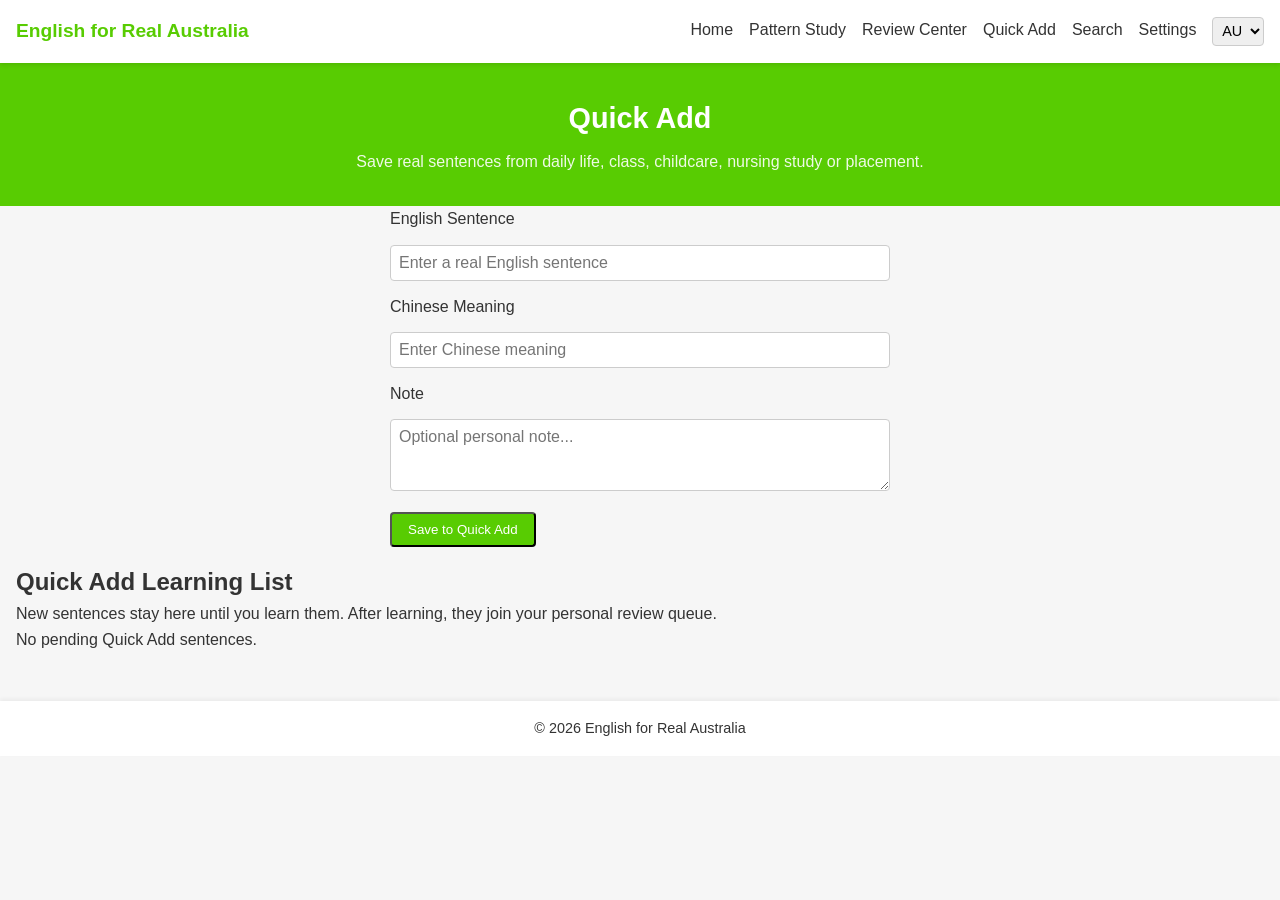
==== quickadd.html @ a0ddbe2d "10July" ====
<!DOCTYPE html>
<html lang="en"><head><meta charset="UTF-8"><meta name="viewport" content="width=device-width, initial-scale=1.0"><title>Quick Add | English for Real Australia</title><link rel="stylesheet" href="style.css"><link rel="manifest" href="manifest.json"><meta name="theme-color" content="#2272C9"><meta name="apple-mobile-web-app-capable" content="yes"><link rel="apple-touch-icon" href="icons/icon-192.png"></head>
<body data-page="quickadd"><header><nav class="navbar"><div class="brand">English for Real Australia</div><button class="menu-toggle" aria-label="Toggle navigation"><span class="bar"></span><span class="bar"></span><span class="bar"></span></button><ul class="nav-links">
<li><a href="index.html">Home</a></li>
<li><a href="patterns.html">Pattern Study</a></li>
<li><a href="review.html">Review Center</a></li>
<li><a href="quickadd.html" class="active">Quick Add</a></li>
<li><a href="search.html">Search</a></li>
<li><a href="settings.html">Settings</a></li>
<li class="voice-select-item"><select id="voice-select" title="Select accent"><option value="au">AU</option><option value="uk">UK</option><option value="us">US</option></select></li>
</ul></nav></header>
<main><section class="section-header"><h1>Quick Add</h1><p>Save real sentences from daily life, class, childcare, nursing study or placement.</p></section>
<section class="quick-add-section">
<form id="quick-add-form" class="add-form">
<label for="qa-english">English Sentence</label><input type="text" id="qa-english" required placeholder="Enter a real English sentence">
<label for="qa-chinese">Chinese Meaning</label><input type="text" id="qa-chinese" required placeholder="Enter Chinese meaning">
<label for="qa-note">Note</label><textarea id="qa-note" rows="3" placeholder="Optional personal note..."></textarea>
<button type="submit" class="btn">Save to Quick Add</button>
</form></section>
<section class="quick-add-learning-list" style="padding:1rem;">
  <h2>Quick Add Learning List</h2>
  <p>New sentences stay here until you learn them. After learning, they join your personal review queue.</p>
  <div id="quick-add-list"></div>
  <button id="quick-add-start-btn" class="btn" style="margin-top:1rem;">Start Learning</button>
</section>
<section id="quick-add-study-container" style="display:none; padding:1rem;"></section>
</main><footer><p>&copy; 2026 English for Real Australia</p></footer><script src="data.js"></script><script src="script.js"></script></body></html>
---- style.css ----
/*
 * 样式文件：定义全站样式和响应式布局。
 * 颜色、字体等通过 CSS 变量控制，方便后续修改。
 */

:root {
  /* 主要颜色（参考 Duolingo 的绿色） */
  --primary-color: #58cc02;
  /* 次要颜色，用于按钮和强调 */
  --secondary-color: #0077b6;
  /* 基本文本颜色 */
  --text-color: #333;
  /* 背景颜色 */
  --background-color: #f6f6f6;
}

/* 全局重置 */
* {
  box-sizing: border-box;
  margin: 0;
  padding: 0;
  font-family: 'Poppins', 'Noto Sans SC', sans-serif;
}

body {
  background-color: var(--background-color);
  color: var(--text-color);
  line-height: 1.6;
}

/* 导航栏样式 */
.navbar {
  display: flex;
  align-items: center;
  justify-content: space-between;
  padding: 1rem;
  background: #fff;
  box-shadow: 0 2px 4px rgba(0, 0, 0, 0.1);
  position: sticky;
  top: 0;
  z-index: 1000;
}

.navbar .brand {
  font-weight: 600;
  color: var(--primary-color);
  font-size: 1.2rem;
}

.nav-links {
  list-style: none;
  display: flex;
  gap: 1rem;
}

.nav-links a {
  text-decoration: none;
  color: var(--text-color);
  font-weight: 500;
  transition: color 0.2s;
}

.nav-links a:hover {
  color: var(--primary-color);
}

/* 移动端菜单按钮 */
.menu-toggle {
  display: none;
  flex-direction: column;
  width: 30px;
  height: 21px;
  justify-content: space-between;
  background: none;
  border: none;
  cursor: pointer;
}

.menu-toggle .bar {
  width: 100%;
  height: 3px;
  background: var(--text-color);
  border-radius: 3px;
}

/* 首屏欢迎区 */
.hero {
  display: flex;
  align-items: center;
  justify-content: space-between;
  flex-wrap: wrap;
  padding: 2rem 1rem;
}

.hero-text {
  max-width: 500px;
}

.hero h1 {
  font-size: 2rem;
  margin-bottom: 1rem;
  color: var(--primary-color);
}

.hero p {
  font-size: 1rem;
  margin-bottom: 1.5rem;
}

.hero img {
  width: 320px;
  max-width: 100%;
  border-radius: 20px;
  box-shadow: 0 4px 8px rgba(0, 0, 0, 0.1);
  margin-top: 1rem;
}

/* 功能卡片区 */
.features {
  padding: 2rem 1rem;
}

.features h2 {
  text-align: center;
  margin-bottom: 2rem;
  font-size: 1.5rem;
  color: var(--primary-color);
}

.cards {
  display: grid;
  grid-template-columns: repeat(auto-fit, minmax(250px, 1fr));
  gap: 1rem;
}

.card {
  background: #fff;
  border-radius: 12px;
  padding: 1.5rem;
  text-align: center;
  box-shadow: 0 2px 4px rgba(0, 0, 0, 0.05);
  display: flex;
  flex-direction: column;
  align-items: center;
  justify-content: space-between;
}

.icon {
  font-size: 3rem;
  margin-bottom: 1rem;
}

.card h3 {
  font-size: 1.2rem;
  margin-bottom: 0.5rem;
  color: var(--primary-color);
}

.card p {
  font-size: 0.9rem;
  margin-bottom: 1rem;
}

.btn {
  display: inline-block;
  padding: 0.5rem 1rem;
  background: var(--primary-color);
  color: #fff;
  border-radius: 4px;
  text-decoration: none;
  font-weight: 500;
  transition: background 0.3s;
}

.btn:hover {
  background: #4fa203;
}

/* 页脚 */
footer {
  text-align: center;
  padding: 1rem;
  background: #fff;
  margin-top: 2rem;
  box-shadow: 0 -2px 4px rgba(0, 0, 0, 0.05);
  font-size: 0.9rem;
}

/* Install App button styles */
.install-app-container {
  display: flex;
  justify-content: center;
  margin: 1rem 0;
}

.install-btn {
  padding: 0.6rem 1.2rem;
  background: var(--secondary-color);
  color: #fff;
  border: none;
  border-radius: 4px;
  font-weight: 600;
  cursor: pointer;
  transition: background 0.3s;
}

.install-btn:hover {
  background: #005a8e;
}
/* 分割各个内页用的标题区域 */
.section-header {
  padding: 2rem 1rem;
  text-align: center;
  background: var(--primary-color);
  color: #fff;
}

.section-header h1 {
  font-size: 1.8rem;
  margin-bottom: 0.5rem;
}

.section-header p {
  font-size: 1rem;
  opacity: 0.9;
}

/* 短语列表页面 */
.phrases {
  padding: 2rem 1rem;
  max-width: 800px;
  margin: auto;
  display: flex;
  flex-direction: column;
  gap: 1.5rem;
}

.phrase-card {
  background: #fff;
  border-radius: 12px;
  padding: 1.5rem;
  box-shadow: 0 2px 4px rgba(0, 0, 0, 0.05);
}

.phrase-card p.english {
  font-size: 1.3rem;
  font-weight: 600;
  color: var(--primary-color);
  margin-bottom: 0.5rem;
}

.phrase-card p.description {
  font-size: 0.9rem;
  margin-bottom: 0.5rem;
}

.phrase-card button.toggle-btn {
  padding: 0.4rem 0.8rem;
  background: var(--secondary-color);
  color: #fff;
  border: none;
  border-radius: 4px;
  cursor: pointer;
  font-size: 0.9rem;
  transition: background 0.3s;
}

.phrase-card button.toggle-btn:hover {
  background: #005b8a;
}

.phrase-card p.translation {
  margin-top: 0.5rem;
  font-size: 0.9rem;
  color: var(--text-color);
}

/* 响应式：移动端导航菜单显示切换 */
@media (max-width: 768px) {
  .nav-links {
    position: absolute;
    top: 60px;
    left: 0;
    width: 100%;
    flex-direction: column;
    background: #fff;
    display: none;
    box-shadow: 0 2px 5px rgba(0, 0, 0, 0.1);
  }

  .nav-links li {
    text-align: center;
    padding: 1rem 0;
    border-bottom: 1px solid #f0f0f0;
  }

  .nav-links li:last-child {
    border-bottom: none;
  }

  .menu-toggle {
    display: flex;
  }

  /* 当 nav-links 拥有 .show-menu 类时，显示菜单 */
  .nav-links.show-menu {
    display: flex;
  }
  /* 调整 hero 区在移动设备上的布局 */
  .hero {
    flex-direction: column;
    align-items: flex-start;
  }
  .hero img {
    margin-top: 1.5rem;
  }
}

/* 内容容器通用样式：用于动态生成的学习卡片 */
.content-container {
  max-width: 800px;
  margin: auto;
  display: flex;
  flex-direction: column;
  gap: 1.5rem;
  padding: 1rem;
}

/* 每日学习模块样式 */
.daily-section .daily-item {
  background: #fff;
  border-radius: 12px;
  padding: 1.5rem;
  box-shadow: 0 2px 4px rgba(0, 0, 0, 0.05);
  margin-bottom: 1rem;
}

.daily-section .daily-item h3 {
  font-size: 1.3rem;
  font-weight: 600;
  color: var(--primary-color);
  margin-bottom: 0.5rem;
}

/* 卡片操作按钮区域 */
.card-actions {
  margin-top: 0.5rem;
  display: flex;
  flex-wrap: wrap;
  gap: 0.4rem;
}

.card-actions button {
  padding: 0.3rem 0.6rem;
  background: var(--secondary-color);
  color: #fff;
  border: none;
  border-radius: 4px;
  font-size: 0.8rem;
  cursor: pointer;
  transition: background 0.3s;
}

.card-actions button:hover {
  background: #005b8a;
}

/* 收藏激活状态 */
.card-actions button.favorite.active {
  background: #ffb703;
}

/* Difficult active state */
.card-actions button.difficult-btn.active {
  background: #e07a5f;
}

/* 已掌握按钮或状态样式 */
.card-actions button.master {
  background: #777;
}

/* Quick Add form styling: vertical layout for mobile */
.add-form {
  display: flex;
  flex-direction: column;
  gap: 0.8rem;
  max-width: 500px;
  margin: 0 auto;
}

.add-form label {
  font-weight: 500;
}

.add-form input,
.add-form textarea,
.add-form select {
  width: 100%;
  padding: 0.5rem;
  border: 1px solid #ccc;
  border-radius: 4px;
  font-size: 1rem;
}

.add-form .btn {
  margin-top: 0.5rem;
  align-self: flex-start;
}

/* 语音播放按钮样式 */
.phrase-card .listen-btn {
  background: var(--secondary-color);
  color: #fff;
  border: none;
  border-radius: 50%;
  width: 40px;
  height: 40px;
  font-size: 1.2rem;
  display: inline-flex;
  align-items: center;
  justify-content: center;
  margin-bottom: 0.5rem;
  cursor: pointer;
  transition: background 0.3s;
}

.phrase-card .listen-btn:hover {
  background: #005b8a;
}

/* Streak milestone icons */
.streak-icons {
  display: flex;
  justify-content: center;
  flex-wrap: wrap;
  gap: 0.5rem;
  margin-top: 0.5rem;
}

.streak-icon {
  padding: 0.3rem 0.6rem;
  border-radius: 4px;
  background: #eee;
  color: #555;
  font-size: 0.85rem;
  white-space: nowrap;
}

.streak-icon.active {
  background: var(--primary-color);
  color: #fff;
}

/* 用法、示例及翻译样式 */
.phrase-card p.usage,
.phrase-card p.example,
.phrase-card p.example-translation {
  font-size: 0.85rem;
  margin-top: 0.3rem;
  color: #555;
}

.phrase-card p.example-translation {
  color: #888;
  font-style: italic;
}

/* 导航栏语音选择样式 */
.voice-select-item select {
  padding: 0.3rem;
  border-radius: 4px;
  border: 1px solid #ccc;
  font-size: 0.9rem;
}

/* 今日任务区样式 */
.daily-task {
  padding: 1rem;
  background: #fff;
  box-shadow: 0 2px 4px rgba(0,0,0,0.05);
  border-radius: 12px;
  max-width: 800px;
  margin: 1rem auto;
  text-align: center;
}

.daily-task .task-info {
  display: flex;
  flex-wrap: wrap;
  justify-content: center;
  gap: 1rem;
  margin-bottom: 0.5rem;
}

.daily-task .task-info p {
  margin: 0;
}

.daily-task .daily-settings {
  margin-top: 0.5rem;
}

/* 复习中心标题和中文注释 */
.review-section h2 {
  font-size: 1.4rem;
  margin: 1.5rem 1rem 0.5rem;
  color: var(--primary-color);
}

.review-section .cn {
  font-size: 0.8rem;
  color: var(--secondary-color);
}

/* 统计信息区域样式 */
.stats {
  padding: 1rem;
  font-size: 0.9rem;
  max-width: 800px;
  margin: auto;
}

.stats p {
  margin-bottom: 0.5rem;
}

/* Example sentences styling for vocabulary cards */
.examples {
  margin-top: 0.5rem;
}
.examples .example {
  font-size: 0.9em;
  color: #555;
  margin: 0.2rem 0;
}

/* Pattern learning additions */
.pattern-mini, .pattern-card {
  border-left: 4px solid #2272C9;
  background: #f5f9ff;
  padding: 0.8rem;
  border-radius: 10px;
  margin: 0.8rem 0;
}
.pattern-line {
  font-weight: 700;
  color: #184f8d;
  font-size: 1.05rem;
  margin: 0.3rem 0;
}
.pattern-meaning, .pattern-grammar, .pattern-usage, .usage {
  font-size: 0.92rem;
  color: #4b5563;
  margin: 0.25rem 0;
}
.pattern-family summary {
  cursor: pointer;
  color: #2272C9;
  font-weight: 600;
  margin: 0.5rem 0;
}
.pattern-family ul {
  padding-left: 1.2rem;
  margin: 0.3rem 0;
}
.replace-words {
  display: flex;
  flex-wrap: wrap;
  gap: 0.4rem;
  margin-top: 0.5rem;
  align-items: center;
}
.replace-words div { width: 100%; font-size: 0.9rem; color: #4b5563; }
.replace-words span {
  background: #e3f2fd;
  color: #0d47a1;
  padding: 0.25rem 0.5rem;
  border-radius: 999px;
  font-size: 0.85rem;
}
.practice-box, .note-box {
  width: 100%;
  min-height: 62px;
  border: 1px solid #d5dbe3;
  border-radius: 10px;
  padding: 0.6rem;
  font-family: inherit;
  margin-top: 0.6rem;
  background: #fff;
}
.note-wrap { margin-top: 0.6rem; }
.note-btn {
  border: 1px solid #d5dbe3;
  background: #fff;
  color: #334155;
  border-radius: 999px;
  padding: 0.35rem 0.75rem;
  font-size: 0.9rem;
}

/* V3 refinement: clean module-specific cards */
.pattern-example-row,
.example-row {
  display: flex;
  align-items: flex-start;
  gap: 0.55rem;
  margin: 0.45rem 0;
}
.inline-audio {
  border: none;
  background: transparent;
  font-size: 1rem;
  cursor: pointer;
  padding: 0.1rem 0.2rem;
}
.pattern-example-en,
.example {
  margin: 0;
  font-weight: 500;
}
.pattern-example-cn,
.example-cn {
  margin: 0.1rem 0 0;
  color: #666;
  font-size: 0.92rem;
}
.chunk-meaning,
.vocab-meaning {
  color: #444;
  margin: 0.4rem 0;
}
.pattern-card .learn-more,
.chunk-card .pattern-mini,
.vocab-card .pattern-mini {
  display: none !important;
}

/* V3 refinement clean cards */
.item-title-with-audio{display:flex;align-items:center;gap:.5rem;margin-bottom:.5rem;}
.item-title-with-audio h3{margin:0;}
.chinese-panel{margin-top:.75rem;padding:.75rem;border-radius:12px;background:#f7fbff;white-space:pre-line;}
.example-cn,.pattern-example-cn{color:#555;margin-top:.15rem;white-space:pre-line;}
.translation-practice{margin-top:1rem;padding:.75rem;border-radius:12px;background:#fafafa;}
.translation-practice ol{padding-left:1.25rem;margin:.5rem 0;}
.practice-box{width:100%;min-height:88px;margin-top:.5rem;padding:.75rem;border:1px solid #ddd;border-radius:12px;font-family:inherit;font-size:1rem;}
.module-study-start .btn{width:auto;}
@media (max-width: 640px){.module-study-start .btn{width:100%;}}

/* Translation practice: one prompt per input */
.translation-practice-item {
  margin-top: 0.75rem;
  padding-top: 0.5rem;
  border-top: 1px solid #eee;
}
.translation-prompt {
  margin-bottom: 0.4rem;
}
.practice-input {
  width: 100%;
  padding: 0.65rem;
  border: 1px solid #ddd;
  border-radius: 10px;
  font-family: inherit;
  font-size: 1rem;
  box-sizing: border-box;
  margin-bottom: 0.4rem;
}
.practice-answer {
  background: #f3f8ff;
  border-radius: 8px;
  padding: 0.5rem;
  margin-top: 0.4rem;
}
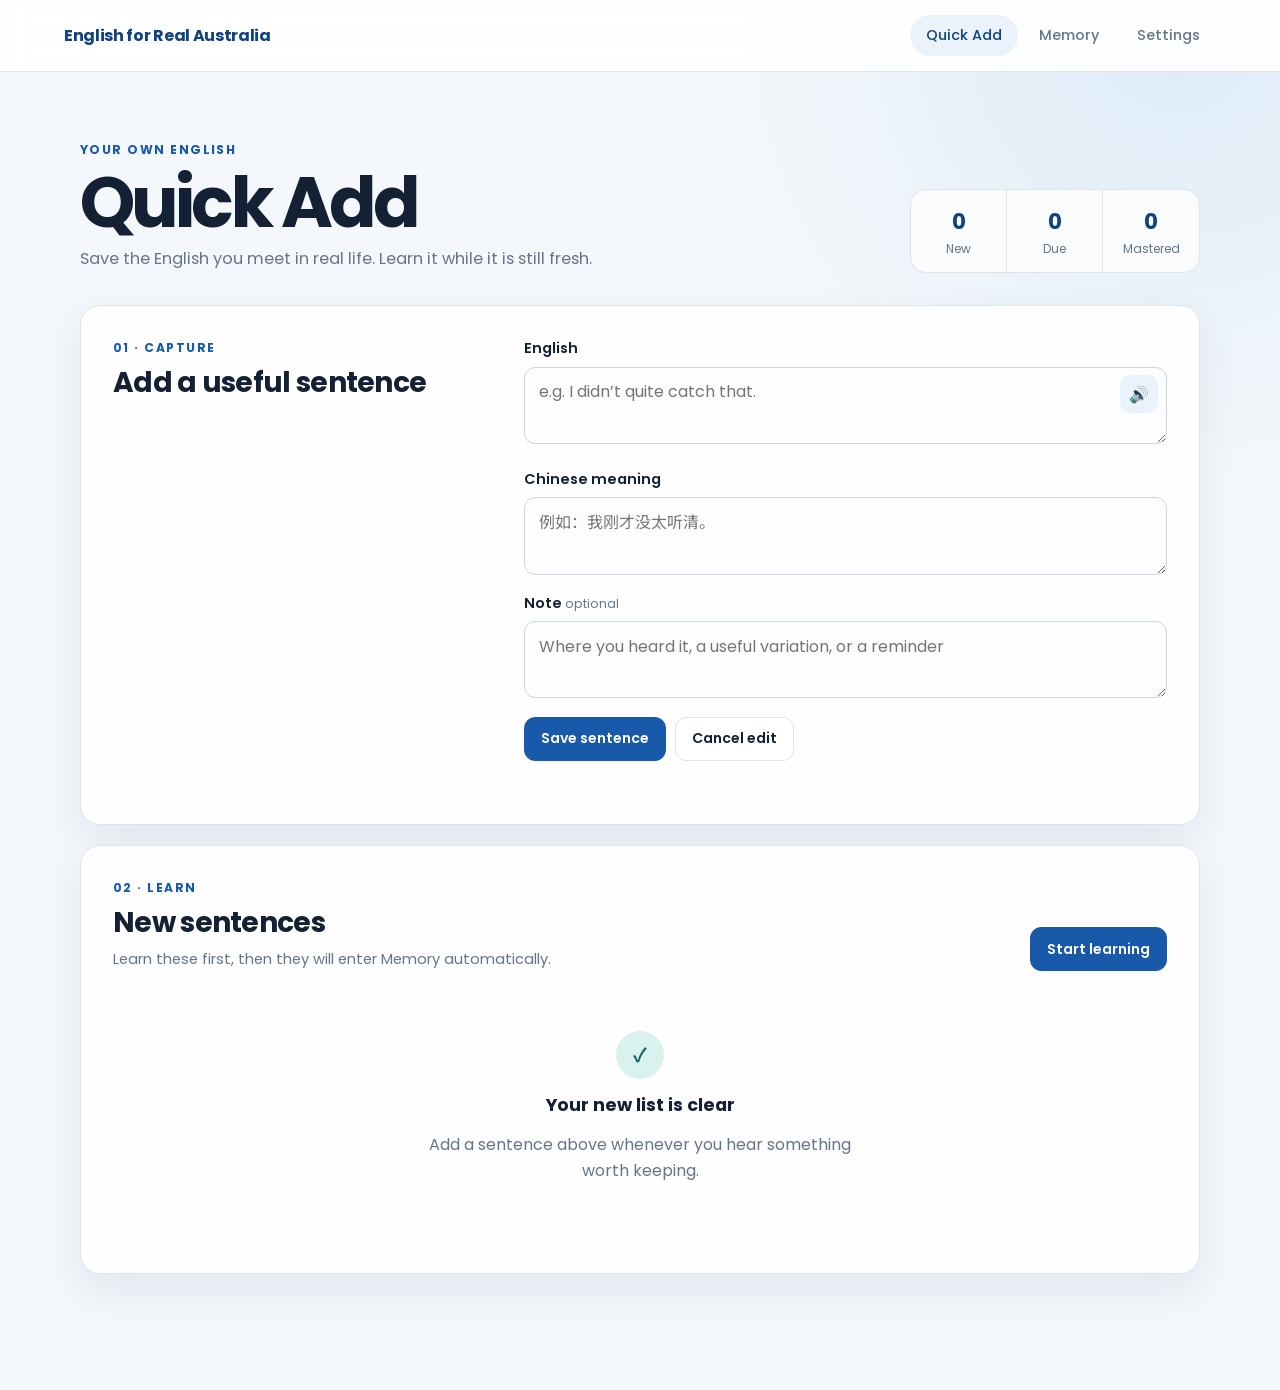
==== commit 545b316b: "Focus app on Quick Add and spaced review" ====
--- a/quickadd.html
+++ b/quickadd.html
@@ -1,27 +1,14 @@
-<!DOCTYPE html>
-<html lang="en"><head><meta charset="UTF-8"><meta name="viewport" content="width=device-width, initial-scale=1.0"><title>Quick Add | English for Real Australia</title><link rel="stylesheet" href="style.css"><link rel="manifest" href="manifest.json"><meta name="theme-color" content="#2272C9"><meta name="apple-mobile-web-app-capable" content="yes"><link rel="apple-touch-icon" href="icons/icon-192.png"></head>
-<body data-page="quickadd"><header><nav class="navbar"><div class="brand">English for Real Australia</div><button class="menu-toggle" aria-label="Toggle navigation"><span class="bar"></span><span class="bar"></span><span class="bar"></span></button><ul class="nav-links">
-<li><a href="index.html">Home</a></li>
-<li><a href="patterns.html">Pattern Study</a></li>
-<li><a href="review.html">Review Center</a></li>
-<li><a href="quickadd.html" class="active">Quick Add</a></li>
-<li><a href="search.html">Search</a></li>
-<li><a href="settings.html">Settings</a></li>
-<li class="voice-select-item"><select id="voice-select" title="Select accent"><option value="au">AU</option><option value="uk">UK</option><option value="us">US</option></select></li>
-</ul></nav></header>
-<main><section class="section-header"><h1>Quick Add</h1><p>Save real sentences from daily life, class, childcare, nursing study or placement.</p></section>
-<section class="quick-add-section">
-<form id="quick-add-form" class="add-form">
-<label for="qa-english">English Sentence</label><input type="text" id="qa-english" required placeholder="Enter a real English sentence">
-<label for="qa-chinese">Chinese Meaning</label><input type="text" id="qa-chinese" required placeholder="Enter Chinese meaning">
-<label for="qa-note">Note</label><textarea id="qa-note" rows="3" placeholder="Optional personal note..."></textarea>
-<button type="submit" class="btn">Save to Quick Add</button>
-</form></section>
-<section class="quick-add-learning-list" style="padding:1rem;">
-  <h2>Quick Add Learning List</h2>
-  <p>New sentences stay here until you learn them. After learning, they join your personal review queue.</p>
-  <div id="quick-add-list"></div>
-  <button id="quick-add-start-btn" class="btn" style="margin-top:1rem;">Start Learning</button>
-</section>
-<section id="quick-add-study-container" style="display:none; padding:1rem;"></section>
-</main><footer><p>&copy; 2026 English for Real Australia</p></footer><script src="data.js"></script><script src="script.js"></script></body></html>+<!doctype html>
+<html lang="en">
+<head>
+  <meta charset="utf-8">
+  <meta name="viewport" content="width=device-width, initial-scale=1">
+  <meta http-equiv="refresh" content="0; url=index.html">
+  <title>Quick Add</title>
+  <link rel="canonical" href="index.html">
+</head>
+<body>
+  <p><a href="index.html">Open Quick Add</a></p>
+  <script>window.location.replace('index.html');</script>
+</body>
+</html>
